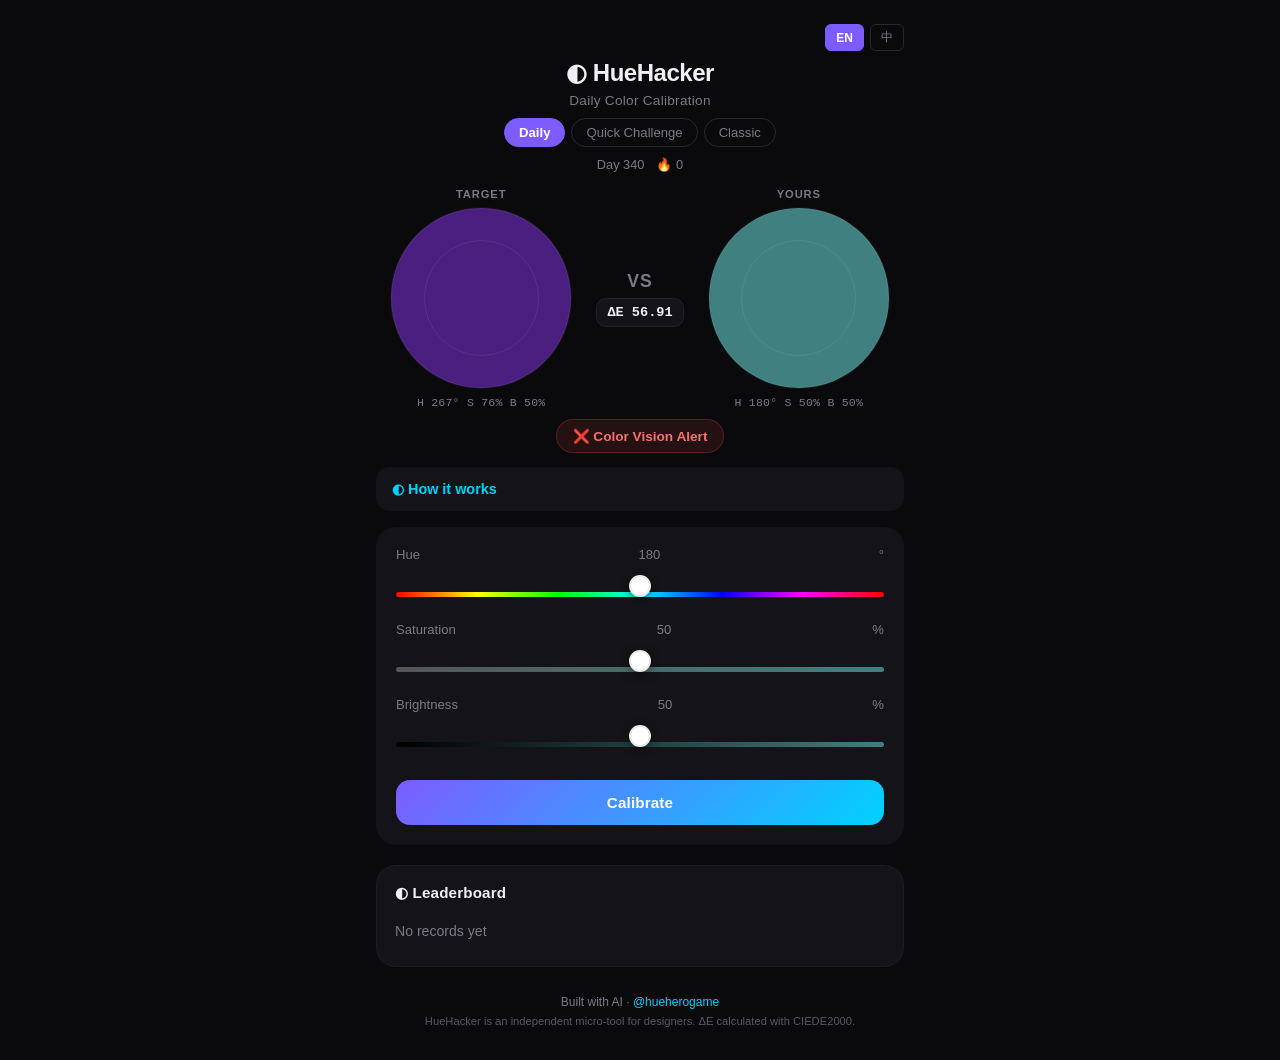
==== index.html @ 3e9ef9d0 "feat: add GoatCounter analytics" ====
<!DOCTYPE html>
<html lang="en">
<head>
<meta charset="UTF-8">
<meta name="viewport" content="width=device-width, initial-scale=1.0, maximum-scale=1.0, user-scalable=no">
<title>HueHacker — Daily Color Calibration</title>
<meta name="description" content="HueHacker is a daily color perception trainer for designers. Calibrate your eye with HSB sliders and CIEDE2000 scoring. Built in public by an indie maker.">

<!-- Open Graph / Twitter Card -->
<meta property="og:type" content="website">
<meta property="og:url" content="https://huehacker.fun">
<meta property="og:title" content="HueHacker — Daily Color Calibration">
<meta property="og:description" content="Train your color eye daily · HSB calibration · CIEDE2000 scoring. A designer's micro-tool built with AI.">
<meta property="og:image" content="https://huehacker.fun/og-image.jpg">
<meta name="twitter:card" content="summary_large_image">
<meta name="twitter:title" content="HueHacker — Daily Color Calibration">
<meta name="twitter:description" content="Train your color eye daily · HSB calibration · CIEDE2000 scoring.">
<meta name="twitter:image" content="https://huehacker.fun/og-image.jpg">

<link rel="stylesheet" href="style.css?v=6">
<script data-goatcounter="https://huehacker.goatcounter.com/count"
        async src="//gc.zgo.at/count.js"></script>
</head>
<body>
<div id="app">
  <header>
    <div class="lang-switch">
      <button data-lang="en" class="active">EN</button>
      <button data-lang="zh">中</button>
    </div>
    <h1 data-i18n="title">◐ HueHacker</h1>
    <p class="subtitle" data-i18n="subtitle">Daily Color Calibration</p>

    <!-- Mode Switch -->
    <div class="mode-switch" id="mode-switch">
      <button data-mode="daily" class="active" data-i18n="modeDaily">Daily</button>
      <button data-mode="quick" data-i18n="modeQuick">Quick Challenge</button>
      <button data-mode="classic" data-i18n="modeClassic">Classic</button>
    </div>

    <div class="meta">
      <span id="day-label">Day 1</span>
      <span id="streak">🔥 0</span>
    </div>
  </header>

  <main>
    <!-- ========== DAILY MODE ========== -->
    <div id="daily-panel">
      <section class="dual-stage">
        <div class="color-panel target-panel">
          <div class="panel-label" data-i18n="targetLabel">TARGET</div>
          <div class="color-block" id="target-block"></div>
          <div class="panel-meta" id="target-hsb">H 168° S 45% B 62%</div>
        </div>

        <div class="vs-divider">
          <span class="vs-text">VS</span>
          <div class="live-de" id="live-de">ΔE --</div>
        </div>

        <div class="color-panel user-panel">
          <div class="panel-label" data-i18n="yoursLabel">YOURS</div>
          <div class="color-block" id="user-block"></div>
          <div class="panel-meta" id="user-hsb">H 180° S 50% B 50%</div>
        </div>
      </section>

      <div class="rating-badge-wrap">
        <div class="rating-badge" id="rating-badge">--</div>
      </div>

      <section class="howto">
        <details>
          <summary data-i18n="howtoTitle">◐ How it works</summary>
          <p data-i18n="howto1">A <b>target tone</b> is generated daily. Study the target color on the left.</p>
          <p data-i18n="howto2">Adjust <b>Hue · Saturation · Brightness</b> until your pick on the right matches as closely as possible.</p>
          <p data-i18n="howto3">Hit <b>Calibrate</b> to see your score. Lower <code>ΔE</code> = closer match. Professional colorists aim for ΔE &lt; 2.</p>
        </details>
      </section>

      <section class="controls">
        <div class="slider-group">
          <label><span data-i18n="hueLabel">Hue</span> <span id="h-val">180</span>°</label>
          <input type="range" id="hue" min="0" max="360" value="180">
          <div class="track hue-track"></div>
        </div>
        <div class="slider-group">
          <label><span data-i18n="satLabel">Saturation</span> <span id="s-val">50</span>%</label>
          <input type="range" id="sat" min="0" max="100" value="50">
          <div class="track sat-track"></div>
        </div>
        <div class="slider-group">
          <label><span data-i18n="briLabel">Brightness</span> <span id="b-val">50</span>%</label>
          <input type="range" id="bri" min="0" max="100" value="50">
          <div class="track bri-track"></div>
        </div>

        <button id="submit-btn" class="btn-primary" data-i18n="submitBtn">Calibrate</button>
      </section>
    </div>

    <!-- ========== QUICK CHALLENGE MODE ========== -->
    <div id="quick-panel" class="hidden">
      <!-- Progress & Timer -->
      <div class="qc-progress">
        <div class="qc-round-info">
          <span id="qc-round-label" data-i18n="qcRound">Round 1 / 5</span>
          <span id="qc-timer" class="qc-timer">15.0s</span>
        </div>
        <div class="qc-timer-bar-wrap">
          <div class="qc-timer-bar" id="qc-timer-bar"></div>
        </div>
      </div>

      <!-- Phase: Memorize -->
      <div id="qc-memorize-phase">
        <div class="qc-phase-label" data-i18n="qcMemorize">Memorize the target color</div>
        <div class="color-block qc-target-block" id="qc-target-block"></div>
        <div class="qc-countdown" id="qc-countdown">3</div>
      </div>

      <!-- Phase: Select -->
      <div id="qc-select-phase" class="hidden">
        <div class="qc-phase-label" data-i18n="qcSelect">Pick the closest color</div>
        <div class="qc-grid" id="qc-grid">
          <button class="qc-cell" data-idx="0"></button>
          <button class="qc-cell" data-idx="1"></button>
          <button class="qc-cell" data-idx="2"></button>
          <button class="qc-cell" data-idx="3"></button>
        </div>
      </div>

      <!-- Phase: Feedback (Memphis style) -->
      <div id="qc-feedback-phase" class="hidden">
        <div class="qc-memphis-bubble" id="qc-feedback-bubble">
          <div class="qc-feedback-score" id="qc-feedback-score">92</div>
          <div class="qc-feedback-de" id="qc-feedback-de">ΔE 2.34</div>
          <div class="qc-feedback-rating" id="qc-feedback-rating">🏆 Professional</div>
        </div>
        <div class="qc-feedback-colors">
          <div class="qc-feedback-color">
            <div class="qc-mini-block" id="qc-fb-target"></div>
            <span data-i18n="targetLabel">Target</span>
          </div>
          <div class="qc-feedback-color">
            <div class="qc-mini-block" id="qc-fb-pick"></div>
            <span data-i18n="qcYourPick">Your Pick</span>
          </div>
        </div>
        <button id="qc-next-btn" class="btn-primary" data-i18n="qcNext">Next →</button>
      </div>

      <!-- Start Screen -->
      <div id="qc-start-screen">
        <div class="qc-intro">
          <h3 data-i18n="qcTitle">⚡ Quick Challenge</h3>
          <p data-i18n="qcDesc">5 rounds. Memorize the color, then pick it from 4 options. Speed + accuracy matter.</p>
          <ul class="qc-rules">
            <li data-i18n="qcRule1">You have 3 seconds to memorize each target color</li>
            <li data-i18n="qcRule2">15 seconds total per round to select</li>
            <li data-i18n="qcRule3">Score based on ΔE — lower is better</li>
          </ul>
          <button id="qc-start-btn" class="btn-primary" data-i18n="qcStart">Start Challenge</button>
        </div>
      </div>
    </div>

    <!-- ========== CLASSIC MODE ========== -->
    <div id="classic-panel" class="hidden">
      <!-- Progress -->
      <div class="cl-progress">
        <div class="cl-round-info">
          <span id="cl-round-label" data-i18n="clRound">Round 1 / 10</span>
          <span id="cl-bet-label" class="cl-bet-label"></span>
        </div>
        <div class="cl-timer-bar-wrap">
          <div class="cl-timer-bar" id="cl-timer-bar"></div>
        </div>
      </div>

      <!-- Start Screen -->
      <div id="cl-start-screen">
        <div class="qc-intro">
          <h3 data-i18n="clTitle">🎨 Classic Mode</h3>
          <p data-i18n="clDesc">10 rounds. Memorize the color, then recreate it from memory using the Color Wheel. Bet on your confidence.</p>
          <ul class="qc-rules">
            <li data-i18n="clRule1">Memorize the target color for 3 seconds</li>
            <li data-i18n="clRule2">The target becomes a grayscale outline — no copying!</li>
            <li data-i18n="clRule3">Use the Color Wheel + sliders to recreate the color</li>
            <li data-i18n="clRule4">Bet Safe ×1.0, Risky ×1.5, or Gamble ×2.0 each round</li>
          </ul>
          <button id="cl-start-btn" class="btn-primary" data-i18n="clStart">Start Classic</button>
        </div>
      </div>

      <!-- Bet Phase -->
      <div id="cl-bet-phase" class="hidden">
        <div class="cl-phase-label" data-i18n="clBetLabel">Choose your bet</div>
        <div class="cl-bet-grid">
          <button class="cl-bet-btn" data-bet="safe">
            <span class="cl-bet-name" data-i18n="clBetSafe">Safe</span>
            <span class="cl-bet-multi">×1.0</span>
          </button>
          <button class="cl-bet-btn" data-bet="risky">
            <span class="cl-bet-name" data-i18n="clBetRisky">Risky</span>
            <span class="cl-bet-multi">×1.5</span>
          </button>
          <button class="cl-bet-btn" data-bet="gamble">
            <span class="cl-bet-name" data-i18n="clBetGamble">Gamble</span>
            <span class="cl-bet-multi">×2.0</span>
          </button>
        </div>
      </div>

      <!-- Memorize Phase -->
      <div id="cl-memorize-phase" class="hidden">
        <div class="cl-phase-label" data-i18n="clMemorize">Memorize the target color</div>
        <div class="color-block cl-target-block" id="cl-target-block"></div>
        <div class="cl-countdown" id="cl-countdown">3</div>
      </div>

      <!-- Match Phase -->
      <div id="cl-match-phase" class="hidden">
        <div class="cl-phase-label" data-i18n="clMatchLabel">Recreate from memory</div>
        <div class="cl-match-layout">
          <div class="cl-target-area">
            <div class="panel-label" data-i18n="targetLabel">TARGET</div>
            <div class="color-block cl-target-block" id="cl-match-target"></div>
            <div class="cl-lineart-hint" data-i18n="clLineartHint">Line-art reference</div>
          </div>
          <div class="cl-user-area">
            <div class="panel-label" data-i18n="yoursLabel">YOURS</div>
            <div class="color-block cl-user-block" id="cl-user-block"></div>
            <div class="cl-hex" id="cl-hex">#808080</div>
          </div>
        </div>

        <div class="cl-wheel-section">
          <div class="cl-wheel-wrap">
            <canvas id="cl-wheel" width="280" height="280"></canvas>
            <div class="cl-wheel-hint" data-i18n="clWheelHint">Ring = Hue · Inner = Saturation × Brightness</div>
          </div>
        </div>

        <div class="cl-sliders">
          <div class="slider-group">
            <label><span data-i18n="satLabel">Saturation</span> <span id="cl-s-val">50</span>%</label>
            <input type="range" id="cl-sat" min="0" max="100" value="50">
            <div class="track sat-track" id="cl-sat-track"></div>
          </div>
          <div class="slider-group">
            <label><span data-i18n="briLabel">Brightness</span> <span id="cl-b-val">50</span>%</label>
            <input type="range" id="cl-bri" min="0" max="100" value="50">
            <div class="track bri-track" id="cl-bri-track"></div>
          </div>
        </div>

        <button id="cl-submit-btn" class="btn-primary" data-i18n="clSubmit">Submit Color</button>
      </div>

      <!-- Feedback Phase -->
      <div id="cl-feedback-phase" class="hidden">
        <div class="qc-memphis-bubble" id="cl-feedback-bubble">
          <div class="qc-feedback-score" id="cl-feedback-score">8500</div>
          <div class="qc-feedback-de" id="cl-feedback-de">ΔE 2.34</div>
          <div class="cl-feedback-bet" id="cl-feedback-bet">Safe ×1.0</div>
          <div class="qc-feedback-rating" id="cl-feedback-rating">🏆 Professional</div>
        </div>
        <div class="qc-feedback-colors">
          <div class="qc-feedback-color">
            <div class="qc-mini-block" id="cl-fb-target"></div>
            <span data-i18n="targetLabel">Target</span>
          </div>
          <div class="qc-feedback-color">
            <div class="qc-mini-block" id="cl-fb-pick"></div>
            <span data-i18n="yoursLabel">Yours</span>
          </div>
        </div>
        <button id="cl-next-btn" class="btn-primary" data-i18n="qcNext">Next →</button>
      </div>
    </div>

    <!-- ========== RESULT MODAL (Daily) ========== -->
    <div id="result-modal" class="modal hidden">
      <div class="modal-content">
        <h2 id="score-title">Score 92</h2>

        <div class="modal-compare">
          <div class="modal-panel">
            <div class="modal-block" id="modal-target-block"></div>
            <span data-i18n="targetLabel">Target</span>
          </div>
          <div class="modal-panel">
            <div class="modal-block" id="modal-user-block"></div>
            <span data-i18n="yoursLabel">Yours</span>
          </div>
        </div>

        <div class="modal-meta">
          <p id="modal-delta-e">ΔE 2.34</p>
          <div class="modal-rating" id="modal-rating">🏆 Professional</div>
        </div>

        <div class="de-breakdown">
          <h4 data-i18n="deBreakdownTitle">ΔE Breakdown</h4>
          <div class="breakdown-row">
            <span class="breakdown-label" data-i18n="deHue">Hue Diff</span>
            <div class="breakdown-bar-wrap">
              <div class="breakdown-bar" id="bar-hue"></div>
            </div>
            <span class="breakdown-val" id="val-hue">0.0</span>
          </div>
          <div class="breakdown-row">
            <span class="breakdown-label" data-i18n="deSat">Saturation Diff</span>
            <div class="breakdown-bar-wrap">
              <div class="breakdown-bar" id="bar-sat"></div>
            </div>
            <span class="breakdown-val" id="val-sat">0.0</span>
          </div>
          <div class="breakdown-row">
            <span class="breakdown-label" data-i18n="deBri">Brightness Diff</span>
            <div class="breakdown-bar-wrap">
              <div class="breakdown-bar" id="bar-bri"></div>
            </div>
            <span class="breakdown-val" id="val-bri">0.0</span>
          </div>
        </div>

        <p id="comment">Amazing eye!</p>

        <div class="actions">
          <button id="share-btn" class="btn-primary" data-i18n="shareBtn">Download Score Card</button>
          <button id="close-modal" class="btn-ghost" data-i18n="tryAgainBtn">Close</button>
        </div>
      </div>
    </div>

    <!-- ========== QUICK CHALLENGE FINAL MODAL (Memphis style) ========== -->
    <div id="qc-result-modal" class="modal hidden">
      <div class="modal-content memphis-card">
        <div class="memphis-burst">
          <h2 id="qc-final-title">Quick Challenge</h2>
          <div class="qc-final-grade" id="qc-final-grade">S</div>
          <div class="qc-final-score" id="qc-final-score">462 / 500</div>
        </div>

        <div class="qc-final-stats">
          <div class="qc-stat">
            <span class="qc-stat-label" data-i18n="qcAvgDeltaE">Avg ΔE</span>
            <span class="qc-stat-val" id="qc-final-de">1.82</span>
          </div>
          <div class="qc-stat">
            <span class="qc-stat-label" data-i18n="qcBestRound">Best Round</span>
            <span class="qc-stat-val" id="qc-final-best">98</span>
          </div>
          <div class="qc-stat">
            <span class="qc-stat-label" data-i18n="qcRank">Rank</span>
            <span class="qc-stat-val" id="qc-final-rank">Pro</span>
          </div>
        </div>

        <div class="qc-emoji-bar" id="qc-emoji-bar">🟢🟢🟡🟢🔴</div>

        <div class="actions">
          <button id="qc-share-btn" class="btn-primary" data-i18n="qcShare">Copy Summary</button>
          <button id="qc-close-modal" class="btn-ghost" data-i18n="qcPlayAgain">Play Again</button>
        </div>
      </div>
    </div>

    <!-- ========== CLASSIC FINAL MODAL (Memphis style) ========== -->
    <div id="cl-result-modal" class="modal hidden">
      <div class="modal-content memphis-card">
        <div class="memphis-burst">
          <h2 id="cl-final-title">Classic Mode</h2>
          <div class="cl-final-tier" id="cl-final-tier">🥇 Master</div>
          <div class="cl-final-score" id="cl-final-score">82,450</div>
        </div>

        <div class="qc-final-stats">
          <div class="qc-stat">
            <span class="qc-stat-label" data-i18n="clAvgDeltaE">Avg ΔE</span>
            <span class="qc-stat-val" id="cl-final-de">4.12</span>
          </div>
          <div class="qc-stat">
            <span class="qc-stat-label" data-i18n="clBestRound">Best Round</span>
            <span class="qc-stat-val" id="cl-final-best">9,800</span>
          </div>
          <div class="qc-stat">
            <span class="qc-stat-label" data-i18n="clRank">Rank</span>
            <span class="qc-stat-val" id="cl-final-rank">Gold</span>
          </div>
        </div>

        <div class="qc-emoji-bar" id="cl-emoji-bar">🟢🟢🟡🟢🔴🟢🟡🟢🟢🟡</div>

        <div class="actions">
          <button id="cl-share-btn" class="btn-primary" data-i18n="clShare">Copy Summary</button>
          <button id="cl-close-modal" class="btn-ghost" data-i18n="clPlayAgain">Play Again</button>
        </div>
      </div>
    </div>

    <!-- Leaderboard -->
    <section class="leaderboard" id="leaderboard-section">
      <h3 data-i18n="leaderboardTitle">◐ Leaderboard</h3>
      <ul id="lb-list"></ul>
    </section>
  </main>

  <footer>
    <p><span data-i18n="builtWith">Built with AI</span> · <a href="https://twitter.com/hueherogame" target="_blank">@hueherogame</a></p>
    <p class="disclaimer" data-i18n="disclaimer">HueHacker is an independent micro-tool for designers. ΔE calculated with CIEDE2000.</p>
  </footer>

  <canvas id="share-canvas" width="1200" height="630" style="display:none;"></canvas>
</div>
<script src="app.js?v=6"></script>
</body>
</html>
---- style.css ----
:root{
  --bg:#0a0a0c;
  --card:#141418;
  --text:#f0f0f5;
  --muted:#7a7a85;
  --accent:#7c5cff;
  --accent2:#00d2ff;
  --radius:20px;
}
* { box-sizing:border-box; -webkit-tap-highlight-color:transparent; }
html,body{ margin:0; padding:0; background:var(--bg); color:var(--text); font-family: -apple-system,BlinkMacSystemFont,"Segoe UI",Roboto,"Helvetica Neue",Arial,sans-serif; }
#app{ max-width:560px; margin:0 auto; padding:16px; }

/* Language switch */
.lang-switch{ display:flex; justify-content:flex-end; gap:6px; margin-bottom:8px; }
.lang-switch button{ background:transparent; border:1px solid rgba(255,255,255,.12); color:var(--muted); padding:4px 10px; border-radius:6px; font-size:.75rem; cursor:pointer; transition:all .2s; }
.lang-switch button.active{ background:var(--accent); border-color:var(--accent); color:#fff; font-weight:600; }
.lang-switch button:hover:not(.active){ border-color:var(--accent2); color:var(--text); }

/* Mode switch */
.mode-switch{ display:flex; justify-content:center; gap:6px; margin:10px 0 4px; flex-wrap:wrap; }
.mode-switch button{ background:transparent; border:1px solid rgba(255,255,255,.12); color:var(--muted); padding:6px 14px; border-radius:999px; font-size:.82rem; cursor:pointer; transition:all .2s; font-weight:500; }
.mode-switch button.active{ background:var(--accent); border-color:var(--accent); color:#fff; font-weight:600; }
.mode-switch button:hover:not(.active){ border-color:var(--accent2); color:var(--text); }

header{ text-align:center; padding:8px 0 16px; }
h1{ margin:0; font-size:1.5rem; font-weight:700; letter-spacing:-0.02em; }
.subtitle{ color:var(--muted); font-size:.85rem; margin:6px 0 0; letter-spacing:0.02em; }
.meta{ display:flex; justify-content:center; gap:12px; color:var(--muted); font-size:.8rem; font-variant-numeric:tabular-nums; margin-top:10px; }

/* ===== DAILY MODE ===== */
.dual-stage{ display:flex; align-items:center; justify-content:center; gap:10px; margin-bottom:10px; }
.color-panel{ flex:1; display:flex; flex-direction:column; align-items:center; gap:8px; }
.panel-label{ font-size:.7rem; font-weight:700; letter-spacing:0.08em; color:var(--muted); text-transform:uppercase; }
.color-block{ width:180px; height:180px; border-radius:50%; background:var(--tone-color, #333); position:relative; transition: background .1s; }
.color-block::before{ content:''; position:absolute; inset:0; border-radius:50%; box-shadow: inset 0 0 0 1px rgba(255,255,255,.06), 0 0 0 1px rgba(255,255,255,.04); }
.color-block::after{ content:''; position:absolute; inset:18%; border-radius:50%; border:1.5px solid rgba(255,255,255,.08); }
.panel-meta{ font-size:.72rem; color:var(--muted); font-family:"SF Mono",Monaco,monospace; letter-spacing:0.02em; }

.vs-divider{ display:flex; flex-direction:column; align-items:center; justify-content:center; gap:6px; min-width:64px; }
.vs-text{ font-size:1.1rem; font-weight:800; color:var(--muted); letter-spacing:0.06em; }
.live-de{ font-size:.85rem; font-weight:700; color:var(--text); background:var(--card); padding:6px 10px; border-radius:10px; border:1px solid rgba(255,255,255,.06); font-family:"SF Mono",Monaco,monospace; white-space:nowrap; }

/* Rating Badge */
.rating-badge-wrap{ display:flex; justify-content:center; margin-bottom:14px; }
.rating-badge{ display:inline-block; padding:8px 16px; border-radius:999px; font-size:.85rem; font-weight:700; background:var(--card); border:1px solid rgba(255,255,255,.08); transition: all .2s; }
.rating-badge.level-pro{ background:rgba(34,197,94,.12); color:#4ade80; border-color:rgba(34,197,94,.25); }
.rating-badge.level-excellent{ background:rgba(6,182,212,.12); color:#22d3ee; border-color:rgba(6,182,212,.25); }
.rating-badge.level-competent{ background:rgba(234,179,8,.12); color:#facc15; border-color:rgba(234,179,8,.25); }
.rating-badge.level-practice{ background:rgba(249,115,22,.12); color:#fb923c; border-color:rgba(249,115,22,.25); }
.rating-badge.level-alert{ background:rgba(239,68,68,.12); color:#f87171; border-color:rgba(239,68,68,.25); }

/* How it works */
.howto{ margin-bottom:16px; }
.howto details{ background:var(--card); border-radius:14px; padding:14px 16px; }
.howto summary{ cursor:pointer; font-weight:600; color:var(--accent2); list-style:none; font-size:.9rem; }
.howto summary::-webkit-details-marker{ display:none; }
.howto p{ margin:10px 0 0; color:var(--muted); font-size:.82rem; line-height:1.6; }
.howto p:first-of-type{ margin-top:12px; }
.howto b{ color:var(--text); font-weight:500; }
.howto code{ background:rgba(124,92,255,.12); padding:2px 6px; border-radius:4px; font-size:.78rem; color:var(--accent); font-family:"SF Mono",Monaco,monospace; }

.controls{ background:var(--card); border-radius:var(--radius); padding:20px; }
.slider-group{ margin-bottom:16px; position:relative; }
.slider-group label{ display:flex; justify-content:space-between; font-size:.82rem; color:var(--muted); margin-bottom:8px; font-weight:500; }
input[type=range]{ -webkit-appearance:none; width:100%; height:32px; background:transparent; position:relative; z-index:2; margin:0; }
input[type=range]::-webkit-slider-thumb{ -webkit-appearance:none; width:22px; height:22px; border-radius:50%; background:#fff; box-shadow:0 2px 10px rgba(0,0,0,.5); border:2px solid rgba(0,0,0,.08); margin-top:-9px; cursor:pointer; }
input[type=range]::-webkit-slider-runnable-track{ height:5px; border-radius:999px; }
.track{ position:absolute; left:0; right:0; bottom:9px; height:5px; border-radius:999px; pointer-events:none; }
.hue-track{ background: linear-gradient(to right, #f00,#ff0,#0f0,#0ff,#00f,#f0f,#f00); }
.sat-track{ background: linear-gradient(to right, #555, var(--sat-color, #0ff)); }
.bri-track{ background: linear-gradient(to right, #000, var(--bri-color, #0ff)); }

.btn-primary{ width:100%; padding:14px; border:none; border-radius:14px; background: linear-gradient(135deg,var(--accent),var(--accent2)); color:#fff; font-weight:700; font-size:.95rem; cursor:pointer; margin-top:8px; letter-spacing:0.01em; }
.btn-ghost{ width:100%; padding:12px; border:1px solid rgba(255,255,255,.25); border-radius:14px; background:rgba(255,255,255,.08); color:var(--text); font-weight:600; cursor:pointer; margin-top:8px; transition:all .2s; }
.btn-ghost:hover{ background:rgba(255,255,255,.14); border-color:rgba(255,255,255,.4); }

/* ===== QUICK CHALLENGE ===== */
#quick-panel{ animation: fadeIn .3s ease; }
.qc-progress{ margin-bottom:14px; }
.qc-round-info{ display:flex; justify-content:space-between; align-items:center; font-size:.9rem; margin-bottom:6px; }
.qc-timer{ font-family:"SF Mono",Monaco,monospace; font-weight:700; color:var(--accent2); font-size:.95rem; }
.qc-timer.urgent{ color:#ef4444; animation: pulse .5s infinite; }
.qc-timer-bar-wrap{ height:6px; background:rgba(255,255,255,.08); border-radius:999px; overflow:hidden; }
.qc-timer-bar{ height:100%; background: linear-gradient(90deg, var(--accent), var(--accent2)); width:100%; transition: width .1s linear; }

.qc-phase-label{ text-align:center; font-size:.9rem; color:var(--muted); margin-bottom:14px; font-weight:500; }
.qc-target-block{ margin:0 auto 10px; }
.qc-countdown{ text-align:center; font-size:3rem; font-weight:800; color:var(--accent); font-family:"SF Mono",Monaco,monospace; margin-top:8px; line-height:1; }

/* 2x2 Grid */
.qc-grid{ display:grid; grid-template-columns:1fr 1fr; gap:12px; max-width:320px; margin:0 auto; }
.qc-cell{ aspect-ratio:1/1; border-radius:16px; border:2px solid rgba(255,255,255,.06); cursor:pointer; transition: transform .12s, border-color .12s; background:transparent; padding:0; }
.qc-cell:hover{ transform: scale(1.03); border-color:rgba(255,255,255,.2); }
.qc-cell:active{ transform: scale(.97); }
.qc-cell.correct{ border-color:#22c55e; box-shadow:0 0 0 3px rgba(34,197,94,.25); }
.qc-cell.wrong{ border-color:#ef4444; box-shadow:0 0 0 3px rgba(239,68,68,.25); animation: shake .4s ease; }

/* Quick Challenge Feedback (Memphis style) */
.qc-memphis-bubble{ position:relative; background:#ffd500; border:3px solid #000; border-radius:24px; padding:24px 20px; text-align:center; margin:0 auto 16px; max-width:280px; }
.qc-memphis-bubble::before{ content:''; position:absolute; bottom:-14px; left:50%; transform:translateX(-50%); width:0; height:0; border-left:12px solid transparent; border-right:12px solid transparent; border-top:14px solid #000; }
.qc-memphis-bubble::after{ content:''; position:absolute; bottom:-9px; left:50%; transform:translateX(-50%); width:0; height:0; border-left:10px solid transparent; border-right:10px solid transparent; border-top:11px solid #ffd500; }
.qc-feedback-score{ font-size:3.2rem; font-weight:900; color:#000; line-height:1; letter-spacing:-0.03em; }
.qc-feedback-de{ font-size:1rem; font-weight:700; color:#000; margin-top:4px; font-family:"SF Mono",Monaco,monospace; }
.qc-feedback-rating{ font-size:1rem; font-weight:800; color:#000; margin-top:6px; }

.qc-feedback-colors{ display:flex; justify-content:center; gap:24px; margin-bottom:16px; }
.qc-feedback-color{ display:flex; flex-direction:column; align-items:center; gap:6px; }
.qc-feedback-color span{ font-size:.75rem; color:var(--muted); font-weight:500; }
.qc-mini-block{ width:64px; height:64px; border-radius:12px; border:2px solid rgba(255,255,255,.1); }

/* QC Start Screen */
.qc-intro{ background:var(--card); border-radius:var(--radius); padding:24px; text-align:center; border:1px solid rgba(255,255,255,.04); }
.qc-intro h3{ margin:0 0 8px; font-size:1.15rem; }
.qc-intro p{ color:var(--muted); font-size:.85rem; line-height:1.6; margin:0 0 14px; }
.qc-rules{ text-align:left; color:var(--muted); font-size:.82rem; line-height:1.7; margin:0 0 18px; padding-left:18px; }
.qc-rules li{ margin-bottom:4px; }

/* ===== CLASSIC MODE ===== */
#classic-panel{ animation: fadeIn .3s ease; }
.cl-progress{ margin-bottom:14px; }
.cl-round-info{ display:flex; justify-content:space-between; align-items:center; font-size:.9rem; margin-bottom:6px; }
.cl-bet-label{ font-weight:700; color:var(--accent2); font-size:.85rem; }
.cl-timer-bar-wrap{ height:6px; background:rgba(255,255,255,.08); border-radius:999px; overflow:hidden; }
.cl-timer-bar{ height:100%; background: linear-gradient(90deg, var(--accent), var(--accent2)); width:100%; transition: width .1s linear; }

.cl-phase-label{ text-align:center; font-size:.9rem; color:var(--muted); margin-bottom:14px; font-weight:500; }
.cl-target-block{ margin:0 auto 10px; }
.cl-countdown{ text-align:center; font-size:3rem; font-weight:800; color:var(--accent); font-family:"SF Mono",Monaco,monospace; margin-top:8px; line-height:1; }

/* Bet Phase */
.cl-bet-grid{ display:grid; grid-template-columns:1fr 1fr 1fr; gap:10px; max-width:360px; margin:0 auto; }
.cl-bet-btn{ background:var(--card); border:2px solid rgba(255,255,255,.1); border-radius:16px; padding:16px 8px; cursor:pointer; transition:all .2s; display:flex; flex-direction:column; align-items:center; gap:6px; color:var(--text); }
.cl-bet-btn:hover{ border-color:var(--accent); transform:translateY(-2px); }
.cl-bet-btn:active{ transform:scale(.97); }
.cl-bet-btn.selected{ border-color:var(--accent); background:rgba(124,92,255,.12); box-shadow:0 0 0 3px rgba(124,92,255,.2); }
.cl-bet-name{ font-size:.9rem; font-weight:700; }
.cl-bet-multi{ font-size:1.1rem; font-weight:800; color:var(--accent2); font-family:"SF Mono",Monaco,monospace; }

/* Match Phase */
.cl-match-layout{ display:flex; align-items:center; justify-content:center; gap:16px; margin-bottom:14px; }
.cl-target-area, .cl-user-area{ flex:1; display:flex; flex-direction:column; align-items:center; gap:8px; }
.cl-target-area .color-block, .cl-user-area .color-block{ width:140px; height:140px; }

.cl-lineart-hint{ font-size:.7rem; color:var(--muted); font-style:italic; }
.cl-hex{ font-family:"SF Mono",Monaco,monospace; font-size:.85rem; color:var(--accent2); font-weight:700; margin-top:4px; }

/* Grayscale line-art effect */
.cl-target-block.lineart{
  filter: grayscale(100%) contrast(120%);
  opacity:.65;
  border:3px dashed rgba(255,255,255,.25);
  box-shadow: inset 0 0 20px rgba(0,0,0,.4);
}
.cl-target-block.lineart::before{ box-shadow: inset 0 0 0 2px rgba(255,255,255,.15); }
.cl-target-block.lineart::after{ border:2px dashed rgba(255,255,255,.2); }

/* Color Wheel */
.cl-wheel-section{ display:flex; justify-content:center; margin-bottom:14px; }
.cl-wheel-wrap{ position:relative; display:flex; flex-direction:column; align-items:center; gap:8px; }
#cl-wheel{ display:block; border-radius:50%; cursor:crosshair; touch-action:none; max-width:280px; width:100%; height:auto; background:transparent; }
.cl-wheel-hint{ font-size:.72rem; color:var(--muted); text-align:center; }

/* Classic Sliders */
.cl-sliders{ background:var(--card); border-radius:var(--radius); padding:16px 20px; margin-bottom:14px; }
.cl-sliders .slider-group{ margin-bottom:12px; }
.cl-sliders .slider-group:last-child{ margin-bottom:0; }

/* Classic Feedback */
.cl-feedback-bet{ font-size:.85rem; font-weight:700; color:#000; margin-top:4px; font-family:"SF Mono",Monaco,monospace; }

/* ===== MEMPHIS FINAL CARD ===== */
.memphis-card{ background:#fff !important; color:#000 !important; border:4px solid #000 !important; border-radius:28px !important; position:relative; overflow:hidden; }
.memphis-card::before{ content:''; position:absolute; top:-30px; right:-30px; width:100px; height:100px; background:#ff0055; border:3px solid #000; border-radius:50%; z-index:0; }
.memphis-card::after{ content:''; position:absolute; bottom:-20px; left:-20px; width:80px; height:80px; background:#00d2ff; border:3px solid #000; transform:rotate(15deg); z-index:0; }
.memphis-card .btn-ghost{
  background:#1a1a1a;
  color:#fff;
  border-color:#1a1a1a;
}
.memphis-card .btn-ghost:hover{
  background:#333;
  border-color:#333;
}
.memphis-burst{ position:relative; z-index:1; background:#ffd500; border:3px solid #000; border-radius:20px; padding:20px; margin-bottom:16px; }
.memphis-burst h2{ margin:0 0 8px; color:#000; font-size:1.3rem; }
.qc-final-grade{ font-size:4rem; font-weight:900; color:#000; line-height:1; }
.qc-final-score{ font-size:1.1rem; font-weight:800; color:#000; margin-top:6px; }

.cl-final-tier{ font-size:2.6rem; font-weight:900; color:#000; line-height:1; margin-top:4px; }
.cl-final-score{ font-size:1.4rem; font-weight:800; color:#000; margin-top:8px; font-family:"SF Mono",Monaco,monospace; }

.qc-final-stats{ display:flex; justify-content:space-around; margin-bottom:16px; position:relative; z-index:1; }
.qc-stat{ display:flex; flex-direction:column; align-items:center; gap:4px; }
.qc-stat-label{ font-size:.75rem; color:#555; font-weight:600; }
.qc-stat-val{ font-size:1.3rem; font-weight:900; color:#000; font-family:"SF Mono",Monaco,monospace; }

.qc-emoji-bar{ font-size:1.6rem; letter-spacing:4px; text-align:center; margin-bottom:18px; position:relative; z-index:1; }

/* Modal base */
.modal{ position:fixed; inset:0; background:rgba(0,0,0,.75); display:flex; align-items:center; justify-content:center; padding:16px; z-index:10; backdrop-filter:blur(4px); }
.hidden{ display:none !important; }
.modal-content{ background:var(--card); width:100%; max-width:400px; border-radius:var(--radius); padding:28px; text-align:center; border:1px solid rgba(255,255,255,.05); position:relative; }
#score-title{ margin:0 0 14px; font-size:2rem; font-weight:700; letter-spacing:-0.02em; }

.modal-compare{ display:flex; justify-content:center; gap:24px; margin:14px 0; }
.modal-panel{ display:flex; flex-direction:column; align-items:center; gap:8px; }
.modal-block{ width:110px; height:110px; border-radius:50%; border:2px solid rgba(255,255,255,.1); position:relative; }
.modal-block::before{ content:''; position:absolute; inset:0; border-radius:50%; box-shadow: inset 0 0 0 1px rgba(255,255,255,.06); }
.modal-block::after{ content:''; position:absolute; inset:18%; border-radius:50%; border:1.5px solid rgba(255,255,255,.08); }
.modal-panel span{ font-size:.8rem; color:var(--muted); font-weight:500; }

.modal-meta{ margin:10px 0; }
#modal-delta-e{ color:var(--muted); font-size:.9rem; margin:0 0 8px; font-family:"SF Mono",Monaco,monospace; }
.modal-rating{ display:inline-block; padding:6px 14px; border-radius:999px; font-size:.85rem; font-weight:700; margin-bottom:6px; }
.modal-rating.level-pro{ background:rgba(34,197,94,.15); color:#4ade80; }
.modal-rating.level-excellent{ background:rgba(6,182,212,.15); color:#22d3ee; }
.modal-rating.level-competent{ background:rgba(234,179,8,.15); color:#facc15; }
.modal-rating.level-practice{ background:rgba(249,115,22,.15); color:#fb923c; }
.modal-rating.level-alert{ background:rgba(239,68,68,.15); color:#f87171; }

.de-breakdown{ background:rgba(0,0,0,.25); border-radius:14px; padding:14px; margin:14px 0; text-align:left; }
.de-breakdown h4{ margin:0 0 12px; font-size:.8rem; color:var(--muted); font-weight:600; text-align:center; letter-spacing:0.02em; }
.breakdown-row{ display:flex; align-items:center; gap:10px; margin-bottom:10px; }
.breakdown-row:last-child{ margin-bottom:0; }
.breakdown-label{ width:90px; font-size:.75rem; color:var(--muted); flex-shrink:0; }
.breakdown-bar-wrap{ flex:1; height:8px; background:rgba(255,255,255,.06); border-radius:999px; overflow:hidden; }
.breakdown-bar{ height:100%; border-radius:999px; background:var(--accent); width:0%; transition:width .6s ease; }
.breakdown-val{ width:42px; text-align:right; font-size:.75rem; color:var(--text); font-family:"SF Mono",Monaco,monospace; flex-shrink:0; }

#comment{ font-size:1.05rem; margin:10px 0 18px; font-weight:500; }

.leaderboard{ margin-top:20px; background:var(--card); border-radius:var(--radius); padding:18px; border:1px solid rgba(255,255,255,.04); }
.leaderboard h3{ margin:0 0 12px; font-size:.95rem; font-weight:600; letter-spacing:0.01em; }
#lb-list{ list-style:none; padding:0; margin:0; }
#lb-list li{ display:flex; justify-content:space-between; padding:9px 0; border-bottom:1px solid rgba(255,255,255,.05); font-size:.88rem; }
#lb-list li:last-child{ border:none; }
.rank{ color:var(--muted); width:28px; font-variant-numeric:tabular-nums; }
.name{ flex:1; text-align:left; padding-left:8px; }
.score{ font-weight:700; font-variant-numeric:tabular-nums; }

footer{ text-align:center; padding:24px 0 12px; }
footer p{ margin:4px 0; color:var(--muted); font-size:.75rem; }
footer a{ color:var(--accent2); text-decoration:none; }
footer .disclaimer{ opacity:.7; font-size:.7rem; margin-top:6px; }

/* Animations */
@keyframes fadeIn{ from{ opacity:0; transform:translateY(8px);} to{ opacity:1; transform:translateY(0);} }
@keyframes pulse{ 0%,100%{ opacity:1;} 50%{ opacity:.6;} }
@keyframes shake{ 0%,100%{ transform:translateX(0);} 20%{ transform:translateX(-6px);} 40%{ transform:translateX(6px);} 60%{ transform:translateX(-4px);} 80%{ transform:translateX(4px);} }

/* Responsive */
@media (max-width: 480px){
  .dual-stage{ flex-direction:column; gap:16px; }
  .vs-divider{ flex-direction:row; min-width:auto; gap:10px; }
  .color-block{ width:160px; height:160px; }
  .modal-block{ width:90px; height:90px; }
  .qc-grid{ gap:10px; max-width:280px; }
  .memphis-card::before{ width:70px; height:70px; }
  .memphis-card::after{ width:50px; height:50px; }
  .cl-bet-grid{ gap:8px; }
  .cl-bet-btn{ padding:14px 6px; }
  .cl-match-layout{ gap:10px; }
  .cl-target-area .color-block, .cl-user-area .color-block{ width:120px; height:120px; }
  .cl-match-layout .panel-label{ font-size:.65rem; }
}
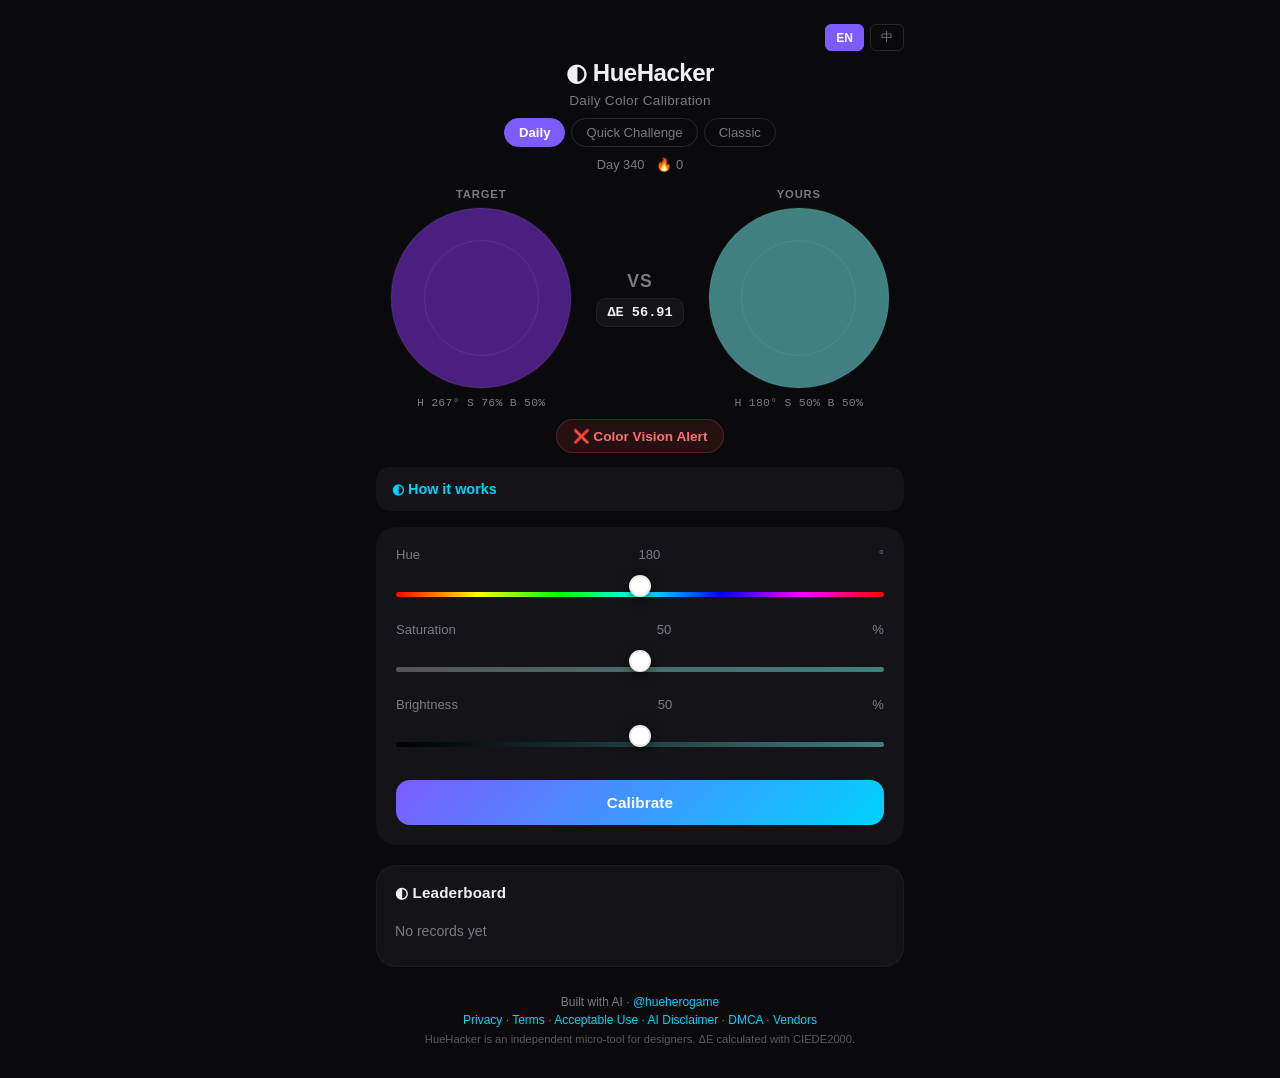
==== commit de81261d: "fix: add compliance page links to footer" ====
--- a/index.html
+++ b/index.html
@@ -411,6 +411,7 @@
 
   <footer>
     <p><span data-i18n="builtWith">Built with AI</span> · <a href="https://twitter.com/hueherogame" target="_blank">@hueherogame</a></p>
+    <p><a href="privacy.html">Privacy</a> · <a href="terms.html">Terms</a> · <a href="acceptable-use.html">Acceptable Use</a> · <a href="ai-disclaimer.html">AI Disclaimer</a> · <a href="dmca.html">DMCA</a> · <a href="vendors.html">Vendors</a></p>
     <p class="disclaimer" data-i18n="disclaimer">HueHacker is an independent micro-tool for designers. ΔE calculated with CIEDE2000.</p>
   </footer>
 
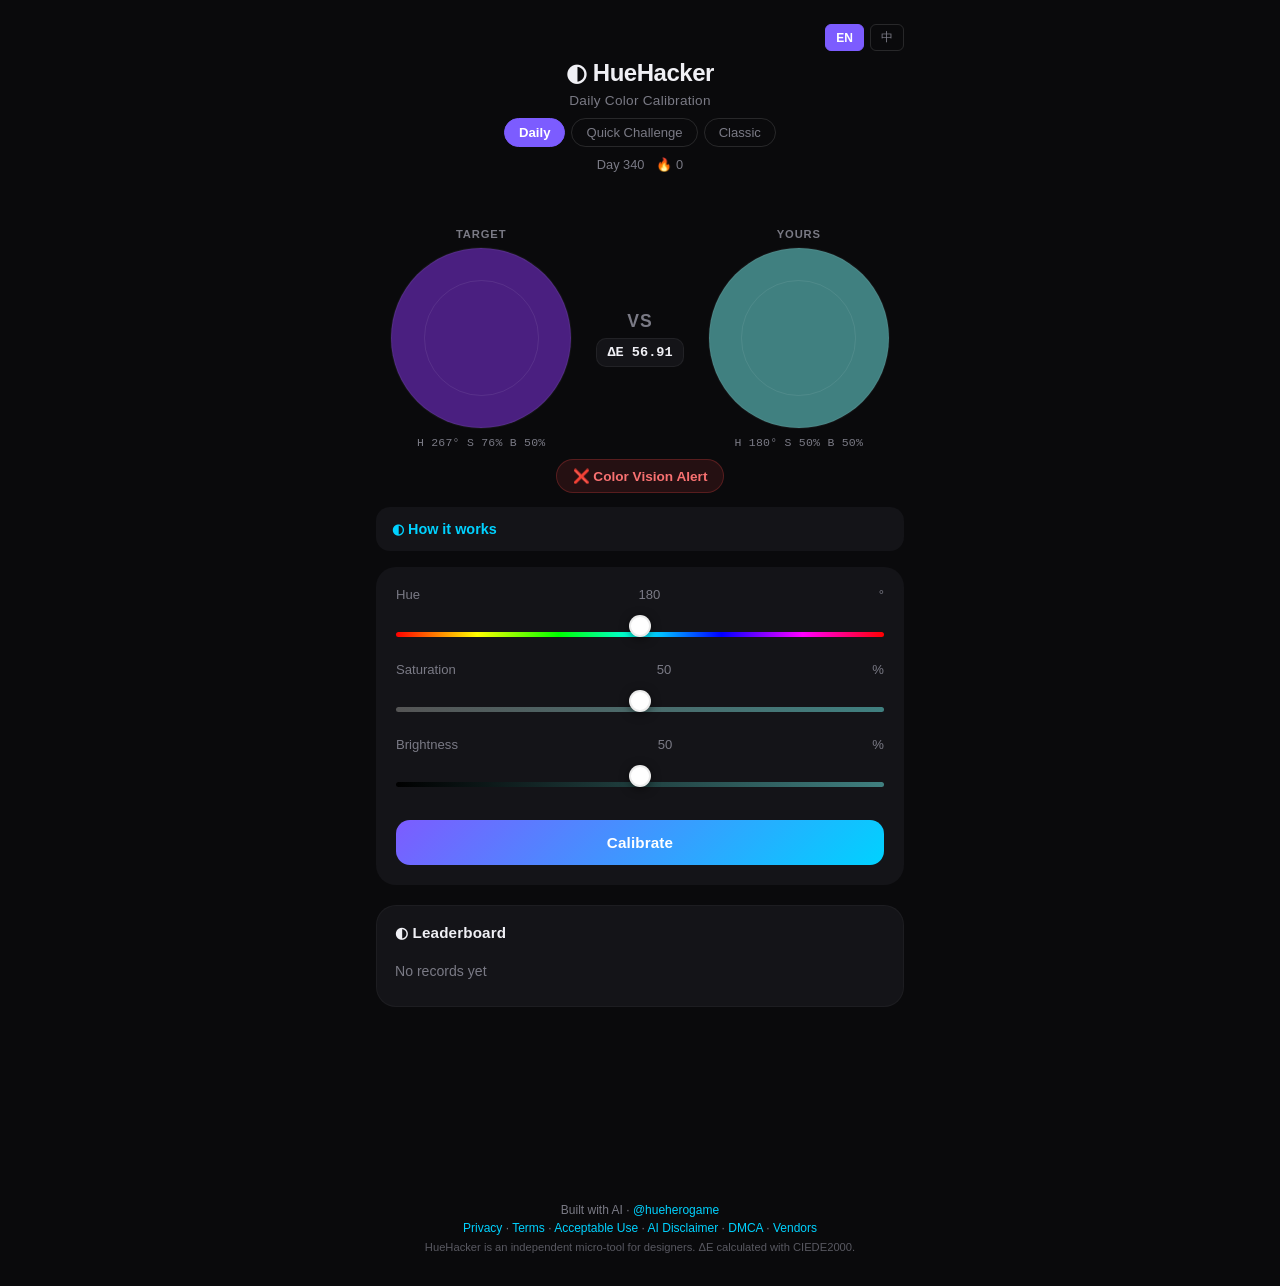
==== commit 70b47697: "feat: add Adsterra ad units" ====
--- a/index.html
+++ b/index.html
@@ -16,10 +16,26 @@
 <meta name="twitter:title" content="HueHacker — Daily Color Calibration">
 <meta name="twitter:description" content="Train your color eye daily · HSB calibration · CIEDE2000 scoring.">
 <meta name="twitter:image" content="https://huehacker.fun/og-image.jpg">
-
-<link rel="stylesheet" href="style.css?v=6">
+<meta property="og:image:width" content="1200">
+<meta property="og:image:height" content="630">
+<meta property="og:site_name" content="HueHacker">
+<meta name="twitter:site" content="@hueherogame">
+<script type="application/ld+json">
+{
+  "@context": "https://schema.org",
+  "@type": "WebSite",
+  "name": "HueHacker — Daily Color Calibration",
+  "url": "https://huehacker.fun/",
+  "description": "HueHacker is a daily color perception trainer for designers. Calibrate your eye with HSB sliders and CIEDE2000 scoring."
+}
+</script>
+
+<link rel="stylesheet" href="style.css?v=7">
 <script data-goatcounter="https://huehacker.goatcounter.com/count"
         async src="//gc.zgo.at/count.js"></script>
+
+<!-- Privacy-friendly analytics by Plausible -->
+<script defer data-domain="huehacker.fun" src="https://plausible.shipsolo.io/js/pa-yE1VlIlhbWVCrU2_T7FuE.js"></script>
 </head>
 <body>
 <div id="app">
@@ -43,6 +59,20 @@
       <span id="streak">🔥 0</span>
     </div>
   </header>
+
+  <!-- Adsterra 728x90 Top Banner -->
+  <div class="ad-banner ad-728x90">
+    <script>
+      atOptions = {
+        'key' : '230e7e498475f2baf7e7c5982640df7a',
+        'format' : 'iframe',
+        'height' : 90,
+        'width' : 728,
+        'params' : {}
+      };
+    </script>
+    <script src="https://www.highperformanceformat.com/230e7e498475f2baf7e7c5982640df7a/invoke.js"></script>
+  </div>
 
   <main>
     <!-- ========== DAILY MODE ========== -->
@@ -409,6 +439,38 @@
     </section>
   </main>
 
+  <!-- Adsterra Native Banner -->
+  <div class="ad-native">
+    <script async="async" data-cfasync="false" src="https://pl29625732.effectivecpmnetwork.com/a2595444e1a7b185fa22e5d0319fad5b/invoke.js"></script>
+    <div id="container-a2595444e1a7b185fa22e5d0319fad5b"></div>
+  </div>
+
+  <!-- Adsterra Bottom Ads: 300x250 (desktop) / 320x50 (mobile) -->
+  <div class="ad-banner ad-300x250">
+    <script>
+      atOptions = {
+        'key' : 'a39ed2a1d5e5b96f6f3de1d55d7d4240',
+        'format' : 'iframe',
+        'height' : 250,
+        'width' : 300,
+        'params' : {}
+      };
+    </script>
+    <script src="https://www.highperformanceformat.com/a39ed2a1d5e5b96f6f3de1d55d7d4240/invoke.js"></script>
+  </div>
+  <div class="ad-banner ad-320x50">
+    <script>
+      atOptions = {
+        'key' : 'a9223381ef138c3c15b64717e448f7dc',
+        'format' : 'iframe',
+        'height' : 50,
+        'width' : 320,
+        'params' : {}
+      };
+    </script>
+    <script src="https://www.highperformanceformat.com/a9223381ef138c3c15b64717e448f7dc/invoke.js"></script>
+  </div>
+
   <footer>
     <p><span data-i18n="builtWith">Built with AI</span> · <a href="https://twitter.com/hueherogame" target="_blank">@hueherogame</a></p>
     <p><a href="privacy.html">Privacy</a> · <a href="terms.html">Terms</a> · <a href="acceptable-use.html">Acceptable Use</a> · <a href="ai-disclaimer.html">AI Disclaimer</a> · <a href="dmca.html">DMCA</a> · <a href="vendors.html">Vendors</a></p>
@@ -417,6 +479,6 @@
 
   <canvas id="share-canvas" width="1200" height="630" style="display:none;"></canvas>
 </div>
-<script src="app.js?v=6"></script>
+<script src="app.js?v=7"></script>
 </body>
 </html>
--- a/style.css
+++ b/style.css
@@ -63,9 +63,43 @@
 .controls{ background:var(--card); border-radius:var(--radius); padding:20px; }
 .slider-group{ margin-bottom:16px; position:relative; }
 .slider-group label{ display:flex; justify-content:space-between; font-size:.82rem; color:var(--muted); margin-bottom:8px; font-weight:500; }
-input[type=range]{ -webkit-appearance:none; width:100%; height:32px; background:transparent; position:relative; z-index:2; margin:0; }
+/* ===== TOUCH & TABLET OPTIMIZATIONS ===== */
+input[type=range]{ -webkit-appearance:none; -moz-appearance:none; appearance:none; width:100%; height:32px; background:transparent; position:relative; z-index:2; margin:0; }
 input[type=range]::-webkit-slider-thumb{ -webkit-appearance:none; width:22px; height:22px; border-radius:50%; background:#fff; box-shadow:0 2px 10px rgba(0,0,0,.5); border:2px solid rgba(0,0,0,.08); margin-top:-9px; cursor:pointer; }
+input[type=range]::-moz-range-thumb{ width:22px; height:22px; border-radius:50%; background:#fff; box-shadow:0 2px 10px rgba(0,0,0,.5); border:2px solid rgba(0,0,0,.08); cursor:pointer; }
 input[type=range]::-webkit-slider-runnable-track{ height:5px; border-radius:999px; }
+input[type=range]::-moz-range-track{ height:5px; border-radius:999px; }
+
+/* Larger touch targets on tablets and touch devices */
+@media (hover: none) and (pointer: coarse) {
+  input[type=range]{ height:40px; }
+  input[type=range]::-webkit-slider-thumb{ width:28px; height:28px; margin-top:-12px; }
+  input[type=range]::-moz-range-thumb{ width:28px; height:28px; }
+  .track{ bottom:11px; }
+  .lang-switch button{ padding:6px 14px; font-size:.85rem; }
+  .mode-switch button{ padding:8px 18px; font-size:.9rem; }
+  .qc-cell{ border-width:3px; }
+  .cl-bet-btn{ padding:18px 8px; }
+}
+
+/* Tablet layout adjustments (481px - 900px) */
+@media (min-width: 481px) and (max-width: 900px) {
+  .color-block{ width:200px; height:200px; }
+  .qc-grid{ max-width:360px; gap:14px; }
+  .cl-target-area .color-block, .cl-user-area .color-block{ width:160px; height:160px; }
+}
+
+/* Remove sticky hover states on touch devices */
+@media (hover: none) {
+  .lang-switch button:hover:not(.active){ border-color:rgba(255,255,255,.12); color:var(--muted); }
+  .mode-switch button:hover:not(.active){ border-color:rgba(255,255,255,.12); color:var(--muted); }
+  .qc-cell:hover{ transform:none; border-color:rgba(255,255,255,.06); }
+  .cl-bet-btn:hover{ border-color:rgba(255,255,255,.1); transform:none; }
+  .btn-ghost:hover{ background:rgba(255,255,255,.08); border-color:rgba(255,255,255,.25); }
+}
+
+/* Touch-action for buttons to prevent double-tap zoom */
+button, .qc-cell, .cl-bet-btn{ touch-action: manipulation; }
 .track{ position:absolute; left:0; right:0; bottom:9px; height:5px; border-radius:999px; pointer-events:none; }
 .hue-track{ background: linear-gradient(to right, #f00,#ff0,#0f0,#0ff,#00f,#f0f,#f00); }
 .sat-track{ background: linear-gradient(to right, #555, var(--sat-color, #0ff)); }
@@ -264,3 +298,53 @@
   .cl-target-area .color-block, .cl-user-area .color-block{ width:120px; height:120px; }
   .cl-match-layout .panel-label{ font-size:.65rem; }
 }
+
+/* ===== ADSTERRA AD UNITS ===== */
+.ad-banner,
+.ad-native {
+  display: flex;
+  justify-content: center;
+  align-items: center;
+}
+
+.ad-native {
+  margin: 16px 0;
+  min-height: 120px;
+}
+
+/* 728x90 - hidden on mobile, full-width banner on desktop */
+.ad-728x90 {
+  display: none;
+  margin: 12px 0;
+}
+
+/* 300x250 - hidden on mobile */
+.ad-300x250 {
+  display: none;
+  margin: 16px 0;
+}
+
+/* 320x50 - shown on mobile, hidden on desktop */
+.ad-320x50 {
+  display: flex;
+  margin: 12px 0;
+}
+
+@media (min-width: 768px) {
+  .ad-728x90 {
+    display: flex;
+    width: 100vw;
+    position: relative;
+    left: 50%;
+    right: 50%;
+    margin-left: -50vw;
+    margin-right: -50vw;
+    padding: 8px 0;
+  }
+  .ad-300x250 {
+    display: flex;
+  }
+  .ad-320x50 {
+    display: none;
+  }
+}
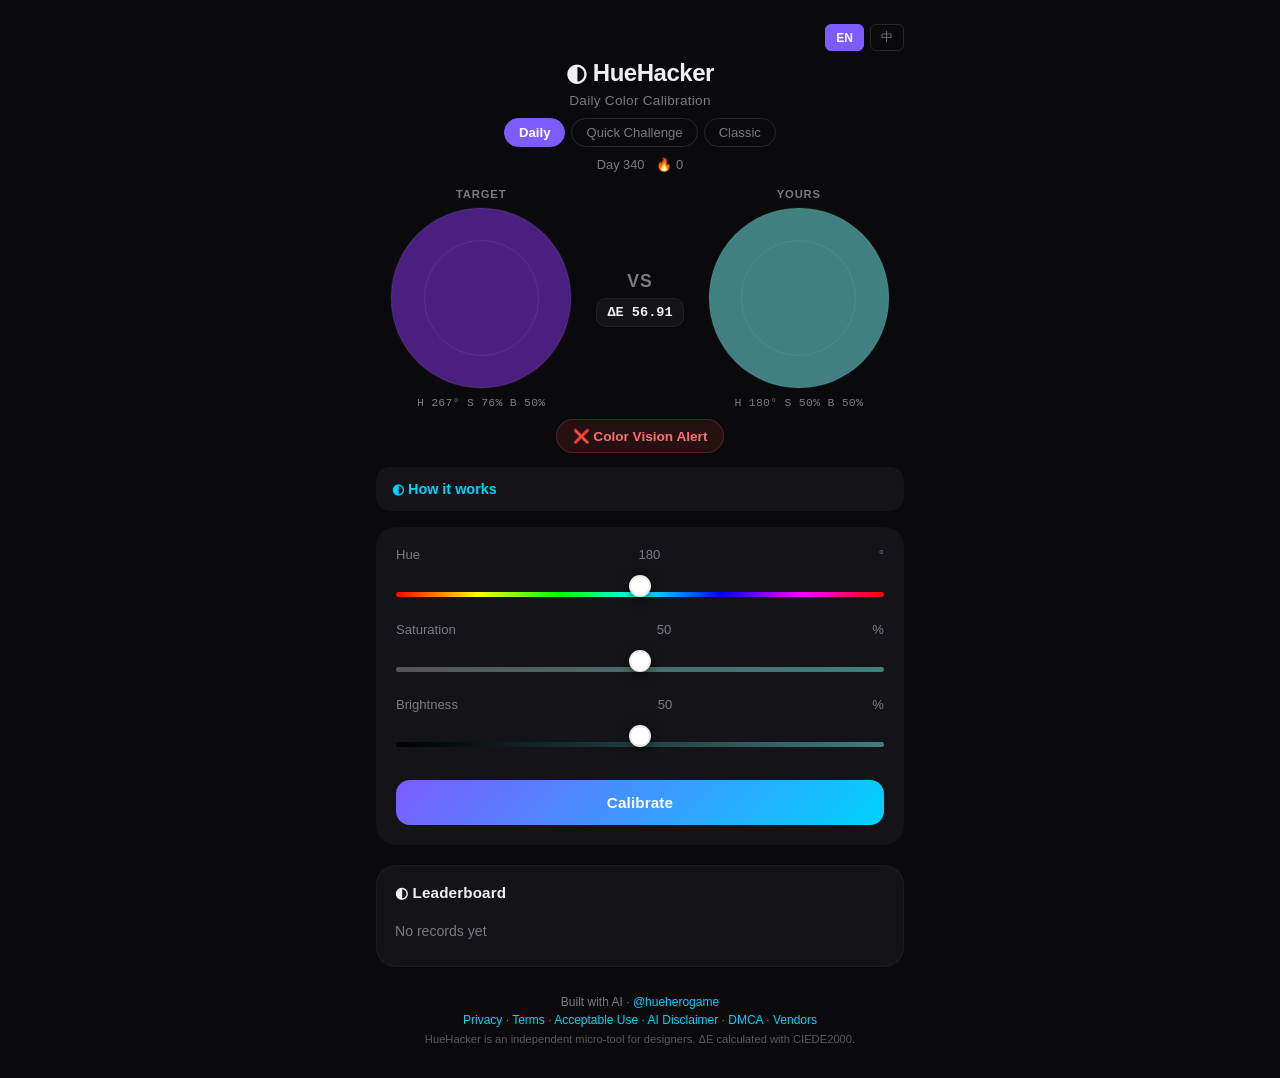
==== commit 1d00c7c5: "revert: remove Adsterra ad units" ====
--- a/index.html
+++ b/index.html
@@ -30,7 +30,7 @@
 }
 </script>
 
-<link rel="stylesheet" href="style.css?v=7">
+<link rel="stylesheet" href="style.css?v=8">
 <script data-goatcounter="https://huehacker.goatcounter.com/count"
         async src="//gc.zgo.at/count.js"></script>
 
@@ -59,20 +59,6 @@
       <span id="streak">🔥 0</span>
     </div>
   </header>
-
-  <!-- Adsterra 728x90 Top Banner -->
-  <div class="ad-banner ad-728x90">
-    <script>
-      atOptions = {
-        'key' : '230e7e498475f2baf7e7c5982640df7a',
-        'format' : 'iframe',
-        'height' : 90,
-        'width' : 728,
-        'params' : {}
-      };
-    </script>
-    <script src="https://www.highperformanceformat.com/230e7e498475f2baf7e7c5982640df7a/invoke.js"></script>
-  </div>
 
   <main>
     <!-- ========== DAILY MODE ========== -->
@@ -439,38 +425,6 @@
     </section>
   </main>
 
-  <!-- Adsterra Native Banner -->
-  <div class="ad-native">
-    <script async="async" data-cfasync="false" src="https://pl29625732.effectivecpmnetwork.com/a2595444e1a7b185fa22e5d0319fad5b/invoke.js"></script>
-    <div id="container-a2595444e1a7b185fa22e5d0319fad5b"></div>
-  </div>
-
-  <!-- Adsterra Bottom Ads: 300x250 (desktop) / 320x50 (mobile) -->
-  <div class="ad-banner ad-300x250">
-    <script>
-      atOptions = {
-        'key' : 'a39ed2a1d5e5b96f6f3de1d55d7d4240',
-        'format' : 'iframe',
-        'height' : 250,
-        'width' : 300,
-        'params' : {}
-      };
-    </script>
-    <script src="https://www.highperformanceformat.com/a39ed2a1d5e5b96f6f3de1d55d7d4240/invoke.js"></script>
-  </div>
-  <div class="ad-banner ad-320x50">
-    <script>
-      atOptions = {
-        'key' : 'a9223381ef138c3c15b64717e448f7dc',
-        'format' : 'iframe',
-        'height' : 50,
-        'width' : 320,
-        'params' : {}
-      };
-    </script>
-    <script src="https://www.highperformanceformat.com/a9223381ef138c3c15b64717e448f7dc/invoke.js"></script>
-  </div>
-
   <footer>
     <p><span data-i18n="builtWith">Built with AI</span> · <a href="https://twitter.com/hueherogame" target="_blank">@hueherogame</a></p>
     <p><a href="privacy.html">Privacy</a> · <a href="terms.html">Terms</a> · <a href="acceptable-use.html">Acceptable Use</a> · <a href="ai-disclaimer.html">AI Disclaimer</a> · <a href="dmca.html">DMCA</a> · <a href="vendors.html">Vendors</a></p>
@@ -479,6 +433,6 @@
 
   <canvas id="share-canvas" width="1200" height="630" style="display:none;"></canvas>
 </div>
-<script src="app.js?v=7"></script>
+<script src="app.js?v=8"></script>
 </body>
 </html>
--- a/style.css
+++ b/style.css
@@ -298,53 +298,3 @@
   .cl-target-area .color-block, .cl-user-area .color-block{ width:120px; height:120px; }
   .cl-match-layout .panel-label{ font-size:.65rem; }
 }
-
-/* ===== ADSTERRA AD UNITS ===== */
-.ad-banner,
-.ad-native {
-  display: flex;
-  justify-content: center;
-  align-items: center;
-}
-
-.ad-native {
-  margin: 16px 0;
-  min-height: 120px;
-}
-
-/* 728x90 - hidden on mobile, full-width banner on desktop */
-.ad-728x90 {
-  display: none;
-  margin: 12px 0;
-}
-
-/* 300x250 - hidden on mobile */
-.ad-300x250 {
-  display: none;
-  margin: 16px 0;
-}
-
-/* 320x50 - shown on mobile, hidden on desktop */
-.ad-320x50 {
-  display: flex;
-  margin: 12px 0;
-}
-
-@media (min-width: 768px) {
-  .ad-728x90 {
-    display: flex;
-    width: 100vw;
-    position: relative;
-    left: 50%;
-    right: 50%;
-    margin-left: -50vw;
-    margin-right: -50vw;
-    padding: 8px 0;
-  }
-  .ad-300x250 {
-    display: flex;
-  }
-  .ad-320x50 {
-    display: none;
-  }
-}
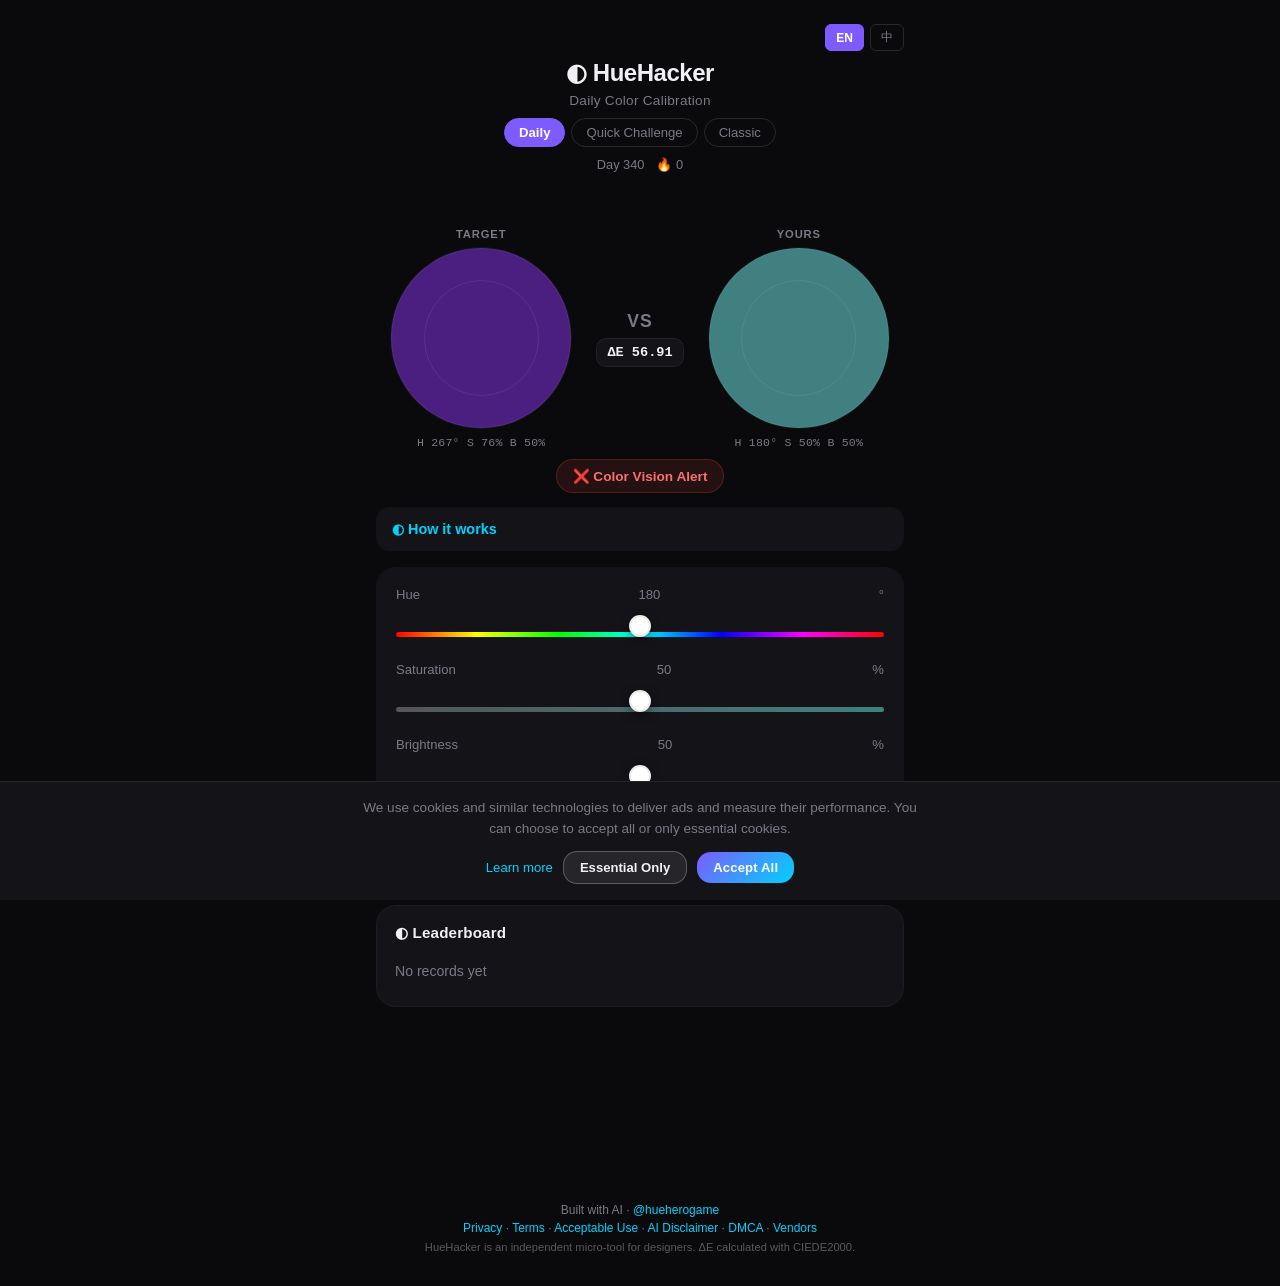
==== commit b6231213: "feat: re-add Adsterra ads with privacy policy and cookie consent" ====
--- a/index.html
+++ b/index.html
@@ -30,7 +30,7 @@
 }
 </script>
 
-<link rel="stylesheet" href="style.css?v=8">
+<link rel="stylesheet" href="style.css?v=9">
 <script data-goatcounter="https://huehacker.goatcounter.com/count"
         async src="//gc.zgo.at/count.js"></script>
 
@@ -38,6 +38,17 @@
 <script defer data-domain="huehacker.fun" src="https://plausible.shipsolo.io/js/pa-yE1VlIlhbWVCrU2_T7FuE.js"></script>
 </head>
 <body>
+<!-- Cookie Consent Banner -->
+<div id="cookie-banner" class="cookie-banner" style="display:none;">
+  <div class="cookie-banner-inner">
+    <p>We use cookies and similar technologies to deliver ads and measure their performance. You can choose to accept all or only essential cookies.</p>
+    <div class="cookie-actions">
+      <a href="privacy.html">Learn more</a>
+      <button id="cookie-essential" class="btn-ghost">Essential Only</button>
+      <button id="cookie-accept" class="btn-primary">Accept All</button>
+    </div>
+  </div>
+</div>
 <div id="app">
   <header>
     <div class="lang-switch">
@@ -59,6 +70,9 @@
       <span id="streak">🔥 0</span>
     </div>
   </header>
+
+  <!-- Adsterra 728x90 Top Banner -->
+  <div class="ad-banner ad-728x90" id="ad-slot-728x90"></div>
 
   <main>
     <!-- ========== DAILY MODE ========== -->
@@ -425,6 +439,13 @@
     </section>
   </main>
 
+  <!-- Adsterra Native Banner -->
+  <div class="ad-native" id="ad-slot-native"></div>
+
+  <!-- Adsterra Bottom Ads: 300x250 (desktop) / 320x50 (mobile) -->
+  <div class="ad-banner ad-300x250" id="ad-slot-300x250"></div>
+  <div class="ad-banner ad-320x50" id="ad-slot-320x50"></div>
+
   <footer>
     <p><span data-i18n="builtWith">Built with AI</span> · <a href="https://twitter.com/hueherogame" target="_blank">@hueherogame</a></p>
     <p><a href="privacy.html">Privacy</a> · <a href="terms.html">Terms</a> · <a href="acceptable-use.html">Acceptable Use</a> · <a href="ai-disclaimer.html">AI Disclaimer</a> · <a href="dmca.html">DMCA</a> · <a href="vendors.html">Vendors</a></p>
@@ -433,6 +454,111 @@
 
   <canvas id="share-canvas" width="1200" height="630" style="display:none;"></canvas>
 </div>
-<script src="app.js?v=8"></script>
+
+<!-- Adsterra ad scripts template (loaded only with consent) -->
+<template id="ad-scripts">
+  <div data-for="ad-slot-728x90">
+    <script>
+      atOptions = {
+        'key' : '230e7e498475f2baf7e7c5982640df7a',
+        'format' : 'iframe',
+        'height' : 90,
+        'width' : 728,
+        'params' : {}
+      };
+    </script>
+    <script src="https://www.highperformanceformat.com/230e7e498475f2baf7e7c5982640df7a/invoke.js"></script>
+  </div>
+  <div data-for="ad-slot-native">
+    <script async="async" data-cfasync="false" src="https://pl29625732.effectivecpmnetwork.com/a2595444e1a7b185fa22e5d0319fad5b/invoke.js"></script>
+    <div id="container-a2595444e1a7b185fa22e5d0319fad5b"></div>
+  </div>
+  <div data-for="ad-slot-300x250">
+    <script>
+      atOptions = {
+        'key' : 'a39ed2a1d5e5b96f6f3de1d55d7d4240',
+        'format' : 'iframe',
+        'height' : 250,
+        'width' : 300,
+        'params' : {}
+      };
+    </script>
+    <script src="https://www.highperformanceformat.com/a39ed2a1d5e5b96f6f3de1d55d7d4240/invoke.js"></script>
+  </div>
+  <div data-for="ad-slot-320x50">
+    <script>
+      atOptions = {
+        'key' : 'a9223381ef138c3c15b64717e448f7dc',
+        'format' : 'iframe',
+        'height' : 50,
+        'width' : 320,
+        'params' : {}
+      };
+    </script>
+    <script src="https://www.highperformanceformat.com/a9223381ef138c3c15b64717e448f7dc/invoke.js"></script>
+  </div>
+</template>
+
+<script>
+(function() {
+  function loadAds() {
+    const template = document.getElementById('ad-scripts');
+    if (!template) return;
+    const slots = ['ad-slot-728x90', 'ad-slot-native', 'ad-slot-300x250', 'ad-slot-320x50'];
+    slots.forEach(function(id) {
+      const slot = document.getElementById(id);
+      const source = template.content.querySelector('[data-for="' + id + '"]');
+      if (slot && source) {
+        const wrapper = document.createElement('div');
+        wrapper.innerHTML = source.innerHTML;
+        Array.from(wrapper.querySelectorAll('script')).forEach(function(oldScript) {
+          const newScript = document.createElement('script');
+          if (oldScript.src) {
+            newScript.src = oldScript.src;
+            newScript.async = oldScript.async;
+            if (oldScript.getAttribute('data-cfasync') !== null) {
+              newScript.setAttribute('data-cfasync', oldScript.getAttribute('data-cfasync'));
+            }
+          } else {
+            newScript.textContent = oldScript.textContent;
+          }
+          oldScript.parentNode.replaceChild(newScript, oldScript);
+        });
+        slot.appendChild(wrapper);
+      }
+    });
+  }
+
+  const consent = localStorage.getItem('cookieConsent');
+  if (consent === 'all') {
+    loadAds();
+  } else if (!consent) {
+    var banner = document.getElementById('cookie-banner');
+    if (banner) banner.style.display = 'block';
+  }
+
+  var acceptBtn = document.getElementById('cookie-accept');
+  var essentialBtn = document.getElementById('cookie-essential');
+
+  if (acceptBtn) {
+    acceptBtn.addEventListener('click', function() {
+      localStorage.setItem('cookieConsent', 'all');
+      var banner = document.getElementById('cookie-banner');
+      if (banner) banner.style.display = 'none';
+      loadAds();
+    });
+  }
+
+  if (essentialBtn) {
+    essentialBtn.addEventListener('click', function() {
+      localStorage.setItem('cookieConsent', 'essential');
+      var banner = document.getElementById('cookie-banner');
+      if (banner) banner.style.display = 'none';
+    });
+  }
+})();
+</script>
+
+<script src="app.js?v=9"></script>
 </body>
 </html>
--- a/style.css
+++ b/style.css
@@ -298,3 +298,98 @@
   .cl-target-area .color-block, .cl-user-area .color-block{ width:120px; height:120px; }
   .cl-match-layout .panel-label{ font-size:.65rem; }
 }
+
+/* ===== COOKIE CONSENT BANNER ===== */
+.cookie-banner {
+  position: fixed;
+  bottom: 0;
+  left: 0;
+  right: 0;
+  z-index: 100;
+  background: var(--card);
+  border-top: 1px solid rgba(255,255,255,.08);
+  padding: 16px;
+}
+.cookie-banner-inner {
+  max-width: 560px;
+  margin: 0 auto;
+  text-align: center;
+}
+.cookie-banner-inner p {
+  margin: 0 0 12px;
+  color: var(--muted);
+  font-size: .85rem;
+  line-height: 1.5;
+}
+.cookie-actions {
+  display: flex;
+  justify-content: center;
+  align-items: center;
+  gap: 10px;
+  flex-wrap: wrap;
+}
+.cookie-actions a {
+  color: var(--accent2);
+  font-size: .82rem;
+  text-decoration: none;
+}
+.cookie-actions a:hover {
+  text-decoration: underline;
+}
+.cookie-actions .btn-primary,
+.cookie-actions .btn-ghost {
+  width: auto;
+  padding: 8px 16px;
+  font-size: .82rem;
+  margin: 0;
+}
+
+/* ===== ADSTERRA AD UNITS ===== */
+.ad-banner,
+.ad-native {
+  display: flex;
+  justify-content: center;
+  align-items: center;
+}
+
+.ad-native {
+  margin: 16px 0;
+  min-height: 120px;
+}
+
+/* 728x90 - hidden on mobile, full-width banner on desktop */
+.ad-728x90 {
+  display: none;
+  margin: 12px 0;
+}
+
+/* 300x250 - hidden on mobile */
+.ad-300x250 {
+  display: none;
+  margin: 16px 0;
+}
+
+/* 320x50 - shown on mobile, hidden on desktop */
+.ad-320x50 {
+  display: flex;
+  margin: 12px 0;
+}
+
+@media (min-width: 768px) {
+  .ad-728x90 {
+    display: flex;
+    width: 100vw;
+    position: relative;
+    left: 50%;
+    right: 50%;
+    margin-left: -50vw;
+    margin-right: -50vw;
+    padding: 8px 0;
+  }
+  .ad-300x250 {
+    display: flex;
+  }
+  .ad-320x50 {
+    display: none;
+  }
+}
